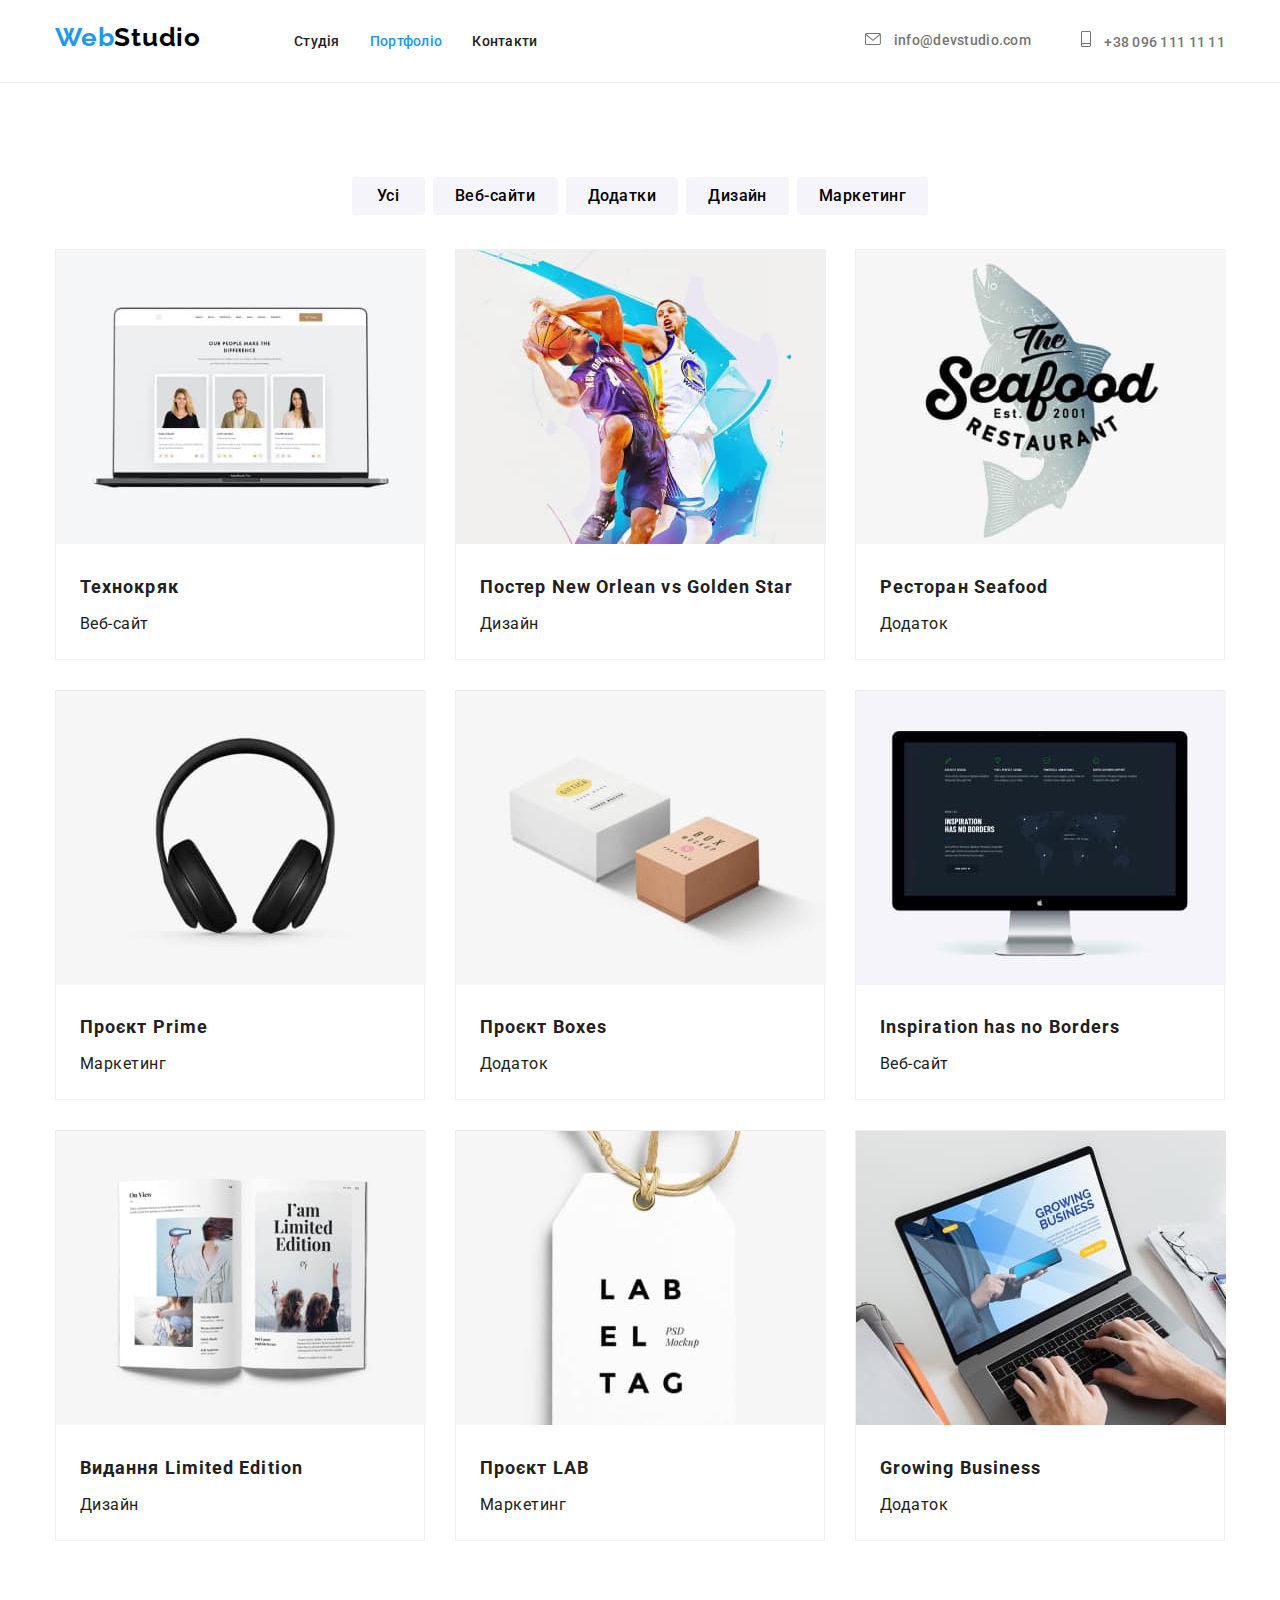
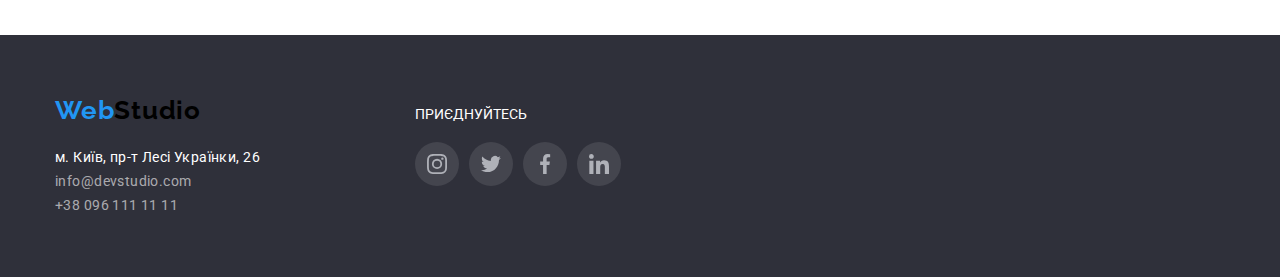
==== portfolio.html @ 7c144731 "Перекидка файлів" ====
<!DOCTYPE html>
<html lang="en">
  <head>
    <meta charset="UTF-8" />
    <meta http-equiv="X-UA-Compatible" content="IE=edge" />
    <meta name="viewport" content="width=device-width, initial-scale=1.0" />
    <title>Document</title>
    <link
      rel="stylesheet"
      href="https://cdnjs.cloudflare.com/ajax/libs/modern-normalize/1.0.0/modern-normalize.min.css"
    />
    <link rel="preconnect" href="https://fonts.googleapis.com" />
    <link rel="preconnect" href="https://fonts.gstatic.com" crossorigin />
    <link
      href="https://fonts.googleapis.com/css2?family=Raleway:wght@700&family=Roboto:wght@400;500;700;900&display=swap"
      rel="stylesheet"
    />
    <link
      rel="stylesheet"
      href="https://cdnjs.cloudflare.com/ajax/libs/modern-normalize/1.1.0/modern-normalize.min.css"
    />
    <link rel="stylesheet" href="./css/styles.css" />
  </head>
  <body>
    <header class="header-title">
      <div class="main-nav container">
        <!--Navigation-->
        <nav class="nav-logo">
          <a href="/" class="logo"
            >Web<span class="logo-studio">Studio</span></a
          >
          <ul class="nav-up list">
            <li class="item">
              <a href="./index.html" class="nav-stydio link">Студія</a>
            </li>
            <li class="item">
              <a href="./portfolio.html" class="nav-portfolio link current"
                >Портфоліо</a
              >
            </li>
            <li class="item">
              <a href="" class="nav-contact link">Контакти</a>
            </li>
          </ul>
        </nav>
        <!--Contact-->
        <ul class="nav-contact list">
          <li class="nav-icon">
            <a href="emailto:info@devstudio.com" class="email link">
              <svg class="icon-envelope" width="16" height="12">
                <use href="./images/icons.svg#icon-envelope"></use>
              </svg>
              info@devstudio.com
            </a>
          </li>
          <li class="nav-icon">
            <a href="tel:380961111111" class="tel link">
              <svg class="icon-smartphone" width="10" height="16">
                <use href="images/icons.svg#icon-smartphone"></use>
              </svg>
              +38 096 111 11 11</a
            >
          </li>
        </ul>
      </div>
    </header>
    <main>
      <!--Portfolio-->
      <section class="section">
        <div class="container">
          <!-- <h1>Портфоліо</h1> -->
          <ul class="buttons list">
            <li class="item-button">
              <button type="button" class="button button-one">Усі</button>
            </li>
            <li class="item-button">
              <button type="button" class="button button-two">Веб-сайти</button>
            </li>
            <li class="item-button">
              <button type="button" class="button button-three">Додатки</button>
            </li>
            <li class="item-button">
              <button type="button" class="button button-four">Дизайн</button>
            </li>
            <li class="item-button">
              <button type="button" class="button button-five">
                Маркетинг
              </button>
            </li>
          </ul>
          <ul class="list container-portfolio">
            <li class="picture">
              <img
                class="picture-pic"
                src="./images/portfolio/img-6-2.jpg"
                alt="Ноутбук"
                width="370"
              />
              <h2 class="title-portfolio">Технокряк</h2>
              <p class="text-portfolio">Веб-сайт</p>
            </li>
            <li class="picture">
              <img
                class="picture-pic"
                src="./images/portfolio/img-7-2.jpg"
                alt="Баскетболісти"
                width="370"
              />
              <h2 class="title-portfolio">Постер New Orlean vs Golden Star</h2>
              <p class="text-portfolio">Дизайн</p>
            </li>
            <li class="picture">
              <img
                class="picture-pic"
                src="./images/portfolio/img-8-2.jpg"
                alt="Логотип"
                width="370"
              />
              <h2 class="title-portfolio">Ресторан Seafood</h2>
              <p class="text-portfolio">Додаток</p>
            </li>
            <li class="picture">
              <img
                class="picture-pic"
                src="./images/portfolio/img-9-2.jpg"
                alt="Наушники"
                width="370"
              />
              <h2 class="title-portfolio">Проєкт Prime</h2>
              <p class="text-portfolio">Маркетинг</p>
            </li>
            <li class="picture">
              <img
                class="picture-pic"
                src="./images/portfolio/img-10-2.jpg"
                alt="Коробки"
                width="370"
              />
              <h2 class="title-portfolio">Проєкт Boxes</h2>
              <p class="text-portfolio">Додаток</p>
            </li>
            <li class="picture">
              <img
                class="picture-pic"
                src="./images/portfolio/img-11-2.jpg"
                alt="Монітор"
                width="370"
              />
              <h2 class="title-portfolio">Inspiration has no Borders</h2>
              <p class="text-portfolio">Веб-сайт</p>
            </li>
            <li class="picture">
              <img
                class="picture-pic"
                src="./images/portfolio/img-12-2.jpg"
                alt="Книга"
                width="370"
              />
              <h2 class="title-portfolio">Видання Limited Edition</h2>
              <p class="text-portfolio">Дизайн</p>
            </li>
            <li class="picture">
              <img
                class="picture-pic"
                src="./images/portfolio/img-13-2.jpg"
                alt="Рекламна бірка"
                width="370"
              />
              <h2 class="title-portfolio">Проєкт LAB</h2>
              <p class="text-portfolio">Маркетинг</p>
            </li>
            <li class="picture">
              <img
                class="picture-pic"
                src="./images/portfolio/img-14-2.jpg"
                alt="Друк на клавіатурі"
                width="370"
              />
              <h2 class="title-portfolio">Growing Business</h2>
              <p class="text-portfolio">Додаток</p>
            </li>
          </ul>
        </div>
      </section>
    </main>
    <footer class="footer">
      <div class="container socials">
        <div class="div-adress">
          <a href="" class="logo-footer link icon"
            >Web<span class="logo-studio">Studio</span></a
          >
          <address class="nav-down">
            <p class="street-name">м. Київ, пр-т Лесі Українки, 26</p>
            <ul class="number-mail list">
              <li>
                <a class="link" href="emailto:info@devstudio.com"
                  >info@devstudio.com</a
                >
              </li>
              <li>
                <a class="link" href="tel:380961111111">+38 096 111 11 11</a>
              </li>
            </ul>
          </address>
        </div>
        <div class="div-social">
          <p class="social-footer">Приєднуйтесь</p>
          <ul class="social-ul social-ul-footer">
            <li>
              <a class="social-link social-link-footer" href="">
                <svg class="social-icon">
                  <use href="./images/icons.svg#icon-instagram"></use>
                </svg>
              </a>
            </li>
            <li>
              <a class="social-link social-link-footer" href="">
                <svg class="social-icon">
                  <use href="./images/icons.svg#icon-twitter"></use>
                </svg>
              </a>
            </li>
            <li>
              <a class="social-link social-link-footer" href="">
                <svg class="social-icon">
                  <use href="./images/icons.svg#icon-facebook"></use>
                </svg>
              </a>
            </li>
            <li>
              <a class="social-link social-link-footer" href="">
                <svg class="social-icon">
                  <use href="./images/icons.svg#icon-linkedin"></use>
                </svg>
              </a>
            </li>
          </ul>
        </div>
      </div>
    </footer>
  </body>
</html>
---- css/styles.css ----
/* Головний колір #F5F5F5 */
/* Колір фону хедера #ffffff */
/* Колір фону футера #2F303A */
/* Основний колір тексту #212121 */
/* Вторинникй колір тексту #757575 */
/* Колір акцент #2196F3 */

:root {
  --backgroud-color: #f5f5f5;
  --header-bg-color: #ffffff;
  --footer-bg-color: #2f303a;
  --primary-text-color: #212121;
  --secondary-text-color: #757575;
  --color-accent: #2196f3;
  --logo: #000000;
  --color-border-bottom-header: #ececec;
  --color-section: #f5f4fa;
  --header-title-border-bottom: #ececec;
  --border-portfolio-cards: #eeeeee;
  --color-social-link: #afb1b8;
  --background-color-socials-footer: rgba(255, 255, 255, 0.1);
}

body {
  background-color: var(--header-bg-color);
  color: var(--primary-text-color);
  font-family: Roboto, sans-serif;
}

/* Скидання відступів */
h1,
h2,
h3,
h4,
h5,
h6,
ul,
p {
  margin: 0;
  padding: 0;
}

.container {
  width: 1200px;
  padding-left: 15px;
  padding-right: 15px;
  margin-left: auto;
  margin-right: auto;
}

.header-title {
  border-bottom: 1px solid var(--header-title-border-bottom);
}

/* main nav */
.main-nav {
  display: flex;
}

.nav-logo,
.nav-up {
  display: flex;
  align-items: baseline;
}

.nav-up li {
  margin-top: 32px;
  margin-bottom: 32px;
}

/* відступ  навігації хедер */
.nav-up .item + .item {
  margin-left: 50px;
}

.nav-contact {
  display: flex;
  margin-left: auto;
  justify-content: center;
  align-items: center;
  color: var(--secondary-text-color);
}

.nav-icon:hover,
.nav-icon:focus {
  color: var(--color-accent);

  text-shadow: 0px 4px 4px rgba(0, 0, 0, 0.25);
}
.icon-envelope:hover,
.icon-envelope:focus,
.icon-smartphone:hover,
.icon-smartphone:focus {
  fill: currentColor;
}

.email .icon-envelope:hover,
.email .icon-envelope:focus {
  fill: var(--color-accent);
}
/* відступ посилань хедер */
.nav-contact li:not(:first-child) {
  margin-left: 50px;
}

/* logo */
.logo {
  display: flex;
  margin-right: 93px;
  align-items: center;

  font-family: Raleway, sans-serif;
  font-weight: 700;
  font-size: 26px;
  line-height: 1.19;
  letter-spacing: 0.03em;
  text-decoration: none;
  color: var(--color-accent);
}

/* секція падинги */
.section {
  padding-top: 94px;
  padding-bottom: 94px;
}

.list-section {
  display: flex;
}

/* logo "Studio" olor */
.logo-studio {
  color: var(--logo);
}

.hero {
  height: 600px;
  margin-left: auto;
  margin-right: auto;

  text-transform: uppercase;
  text-align: center;

  background-color: var(--footer-bg-color);
  background-image: linear-gradient(
      to right,
      rgba(47, 48, 58, 0.4),
      rgba(47, 48, 58, 0.4)
    ),
    url("../images/hero/img-hero.jpg");
  background-position: center;
}

/* Hero title */
.hero-title {
  margin-top: 106px;
  margin-left: auto;
  margin-right: auto;
  max-width: 696px;
  font-weight: 900;
  font-size: 44px;
  line-height: 1.36;
  letter-spacing: 0.06em;
  color: var(--header-bg-color);
}

/* Studio */
.button-studio {
  padding: 10px 32px;
  margin-top: 30px;
  min-width: 216px;

  font-weight: 700;
  font-size: 16px;
  line-height: 1.88;
  letter-spacing: 0.06em;

  text-align: center;
  border-radius: 4px;
  border-width: 0;
  box-shadow: 0px 4px 4px rgba(0, 0, 0, 0.15);
  color: var(--header-bg-color);

  cursor: pointer;
}

.list-section {
  display: flex;
}

.list-section .item + .item {
  margin-left: 50px;
}

.list-section > li {
  width: 270px;
}

.container .item + .item {
  margin-left: 30px;
}

/* Чим займаємося */
.list-img {
  display: flex;
}

.pic {
  display: block;
}

.title {
  margin-bottom: 50px;

  font-weight: 700;
  font-size: 36px;
  line-height: 1.17;
  text-align: center;

  letter-spacing: 0.03em;
}

/* subtitle Studio page */
.subtitle {
  margin-bottom: 10px;

  font-weight: 700;
  font-size: 14px;
  line-height: 1.14;
  letter-spacing: 0.03em;
}

.subtitle-text {
  font-size: 14px;
  line-height: 1.71;
  letter-spacing: 0.03em;
  color: var(--secondary-text-color);
}

.items {
  text-align: center;
  box-shadow: 0px 1px 3px rgba(0, 0, 0, 0.12), 0px 1px 1px rgba(0, 0, 0, 0.14),
    0px 2px 1px rgba(0, 0, 0, 0.2);
  border-radius: 0px 0px 4px 4px;
  background-color: var(--header-bg-color);
}

.items-picture {
  margin-bottom: 30px;
}
/* Subject Наші переваги */
.subject {
  margin-bottom: 10px;

  font-weight: 500;
  font-size: 16px;
  line-height: 1.88;
  letter-spacing: 0.03em;

  color: var(--primary-text-color);
}

/* subject item */
.subject-item {
  margin-bottom: 16px;

  font-size: 16px;
  line-height: 1.19;
  letter-spacing: 0.03em;

  color: var(--secondary-text-color);
}

/* size text header nav */
.nav-stydio,
.nav-portfolio,
.nav-contact,
.tel {
  font-style: normal;
  font-weight: 500;
  font-size: 14px;
  line-height: 1.14;
  letter-spacing: 0.02em;
  text-decoration: none;
  text-align: center;
  color: var(--primary-text-color);
}

.box-one {
  padding-top: 0;
}

.box-second {
  background-color: var(--color-section);
}

/* current page Portfolio */
.nav-up .current {
  color: var(--color-accent);
}

/* current page Studio */
.nav-up .current {
  color: var(--color-accent);
}

/* tel nav header */

.icon-envelope,
.icon-smartphone {
  fill: var(--secondary-text-color);
  margin-right: 10px;
}

/* Після героя іконки через svg 4 шт */
.item-icon {
  display: block;
  height: 120px;
  padding: 25px 100px;
  margin-bottom: 30px;

  border-radius: 4px;
  background-color: var(--color-section);
}

.icons {
  width: 70px;
  height: 70px;
}
/*  */

.email,
.tel {
  text-decoration: none;
  color: var(--secondary-text-color);
}

/* Наша команда */
.our-team {
  display: flex;
  min-width: 270px;

  color: var(--header-bg-color);
  background-color: var(--color-section);
}

.our-team .items + .items {
  margin-left: 30px;
}

/* Cоціальні мережі посилання svg Наша команда*/
.social-ul {
  display: flex;
  margin-right: 32px;
  margin-bottom: 30px;
  margin-left: 32px;
  list-style-type: none;
}

.social-link {
  display: flex;
  align-items: center;
  justify-content: center;

  width: 44px;
  height: 44px;
  color: var(--color-social-link);
  border-radius: 50%;
}

.social-ul a:hover,
.social-ul a:focus {
  background-color: var(--color-accent);
  color: var(--header-bg-color);
}

.social-ul li:not(:first-child) {
  margin-left: 10px;
}

.social-icon {
  width: 20px;
  height: 20px;
  fill: currentColor;
}

/* Наші партнери svg параметри*/
.clients-ul {
  display: flex;
  list-style-type: none;
}
.clients-ul li:not(:first-child) {
  margin-left: 30px;
}

.clients-link {
  display: flex;
  justify-content: center;
  align-items: center;
  width: 170px;
  height: 92px;
  color: var(--color-social-link);
  border: 1px solid var(--color-social-link);
  border-radius: 10px;
}

.clients-svg {
  fill: grey;
}

.clients-link:hover,
.clients-link:focus {
  color: var(--color-accent);
  border-color: var(--color-accent);
}

.clients-svg {
  fill: currentColor;
}

/* Фокус і ховер посилань */
.nav-down > p:hover,
.nav-down > p:focus,
.list .link:hover,
.list .link:focus,
.link:hover,
.link:focus {
  color: var(--color-accent);
}

.buttons .item-button + .item-button {
  margin-left: 8px;
}

/* параматри кнопок */
.item-button > .button {
  padding: 6px 22px;
  border-radius: 4px;
  border-width: 0;

  background-color: var(--color-section);
}

.buttons {
  display: flex;
  margin-bottom: 34px;
  justify-content: center;
}

.button {
  font-family: inherit;
  font-weight: 500;
  font-size: 16px;
  line-height: 1.62;
  letter-spacing: 0.03em;

  cursor: pointer;
}

/* Блок в портфоліо */
/* Portfolio */
.container-portfolio {
  display: flex;
  flex-wrap: wrap;
}

.container-portfolio > .picture {
  width: 370px;
  margin-right: 30px;
  margin-bottom: 30px;
  border: 1px solid var(--border-portfolio-cards);
}

.picture:nth-child(3n) {
  margin-right: 0;
}
.picture:nth-last-of-type(-n + 3) {
  margin-bottom: 0;
}

.picture-pic {
  margin-bottom: 20px;
}

.container-portfolio .picture:hover,
.container-portfolio .picture:focus {
  border-radius: 4px;
  box-shadow: 0px 4px 2px rgba(0, 0, 0, 0.25);
}

/* buttons */
.button-studio,
.button:hover,
.button:focus {
  border: 2px;
  box-shadow: 0px 2px rgba(0, 0, 0, 0.12), 0px 1px rgba(0, 0, 0, 0.08),
    0px 3px rgba(0, 0, 0, 0.1);
  color: var(--header-bg-color);
  background-color: var(--color-accent);
}

/* Кнопки розміри */
.button-one {
  min-width: 73px;
}

.button-two {
  min-width: 125px;
}

.button-three {
  min-width: 112px;
}

.button-four {
  min-width: 103px;
}

.button-five {
  min-width: 130px;
}

.list {
  list-style: none;
}

.title-portfolio {
  padding-left: 24px;
  padding-right: 24px;
  padding-bottom: 4px;

  font-size: 18px;
  line-height: 2;
  letter-spacing: 0.06em;
}

.text-portfolio {
  padding-left: 24px;
  padding-right: 24px;
  padding-bottom: 20px;

  font-size: 16px;
  line-height: 1.88;
  letter-spacing: 0.03em;
}
/* Footer */
.footer {
  background-color: var(--footer-bg-color);
}

.div-adress {
  padding-right: 0;
  width: 290px;
}

.logo-footer {
  font-family: Raleway, sans-serif;
  font-weight: 700;
  font-size: 26px;
  line-height: 1.19;
  letter-spacing: 0.03em;
  text-decoration: none;
  color: var(--color-accent);
}

.socials {
  display: flex;
  align-items: baseline;
  padding-bottom: 60px;
}

.icon {
  display: inline-block;
  padding-top: 60px;
}

.nav-down {
  margin-top: 20px;

  font-style: normal;
  font-weight: 400;
  font-size: 14px;
  line-height: 1.71;
  letter-spacing: 0.03em;
}

.street-name {
  color: var(--header-bg-color);
}

.numder-mail {
  color: var(--color-accent);
}

.number-mail .link {
  text-decoration: none;
  color: rgba(255, 255, 255, 0.6);
}
/* Приєднатися */
.div-social {
  margin-left: 70px;
}

.social-footer {
  text-transform: uppercase;
  font-size: 14px;
  color: var(--header-bg-color);
}

.social-link-footer {
  background-color: var(--background-color-socials-footer);
}
/*  */
.social-ul-footer {
  margin: 0;
  margin-top: 20px;
}
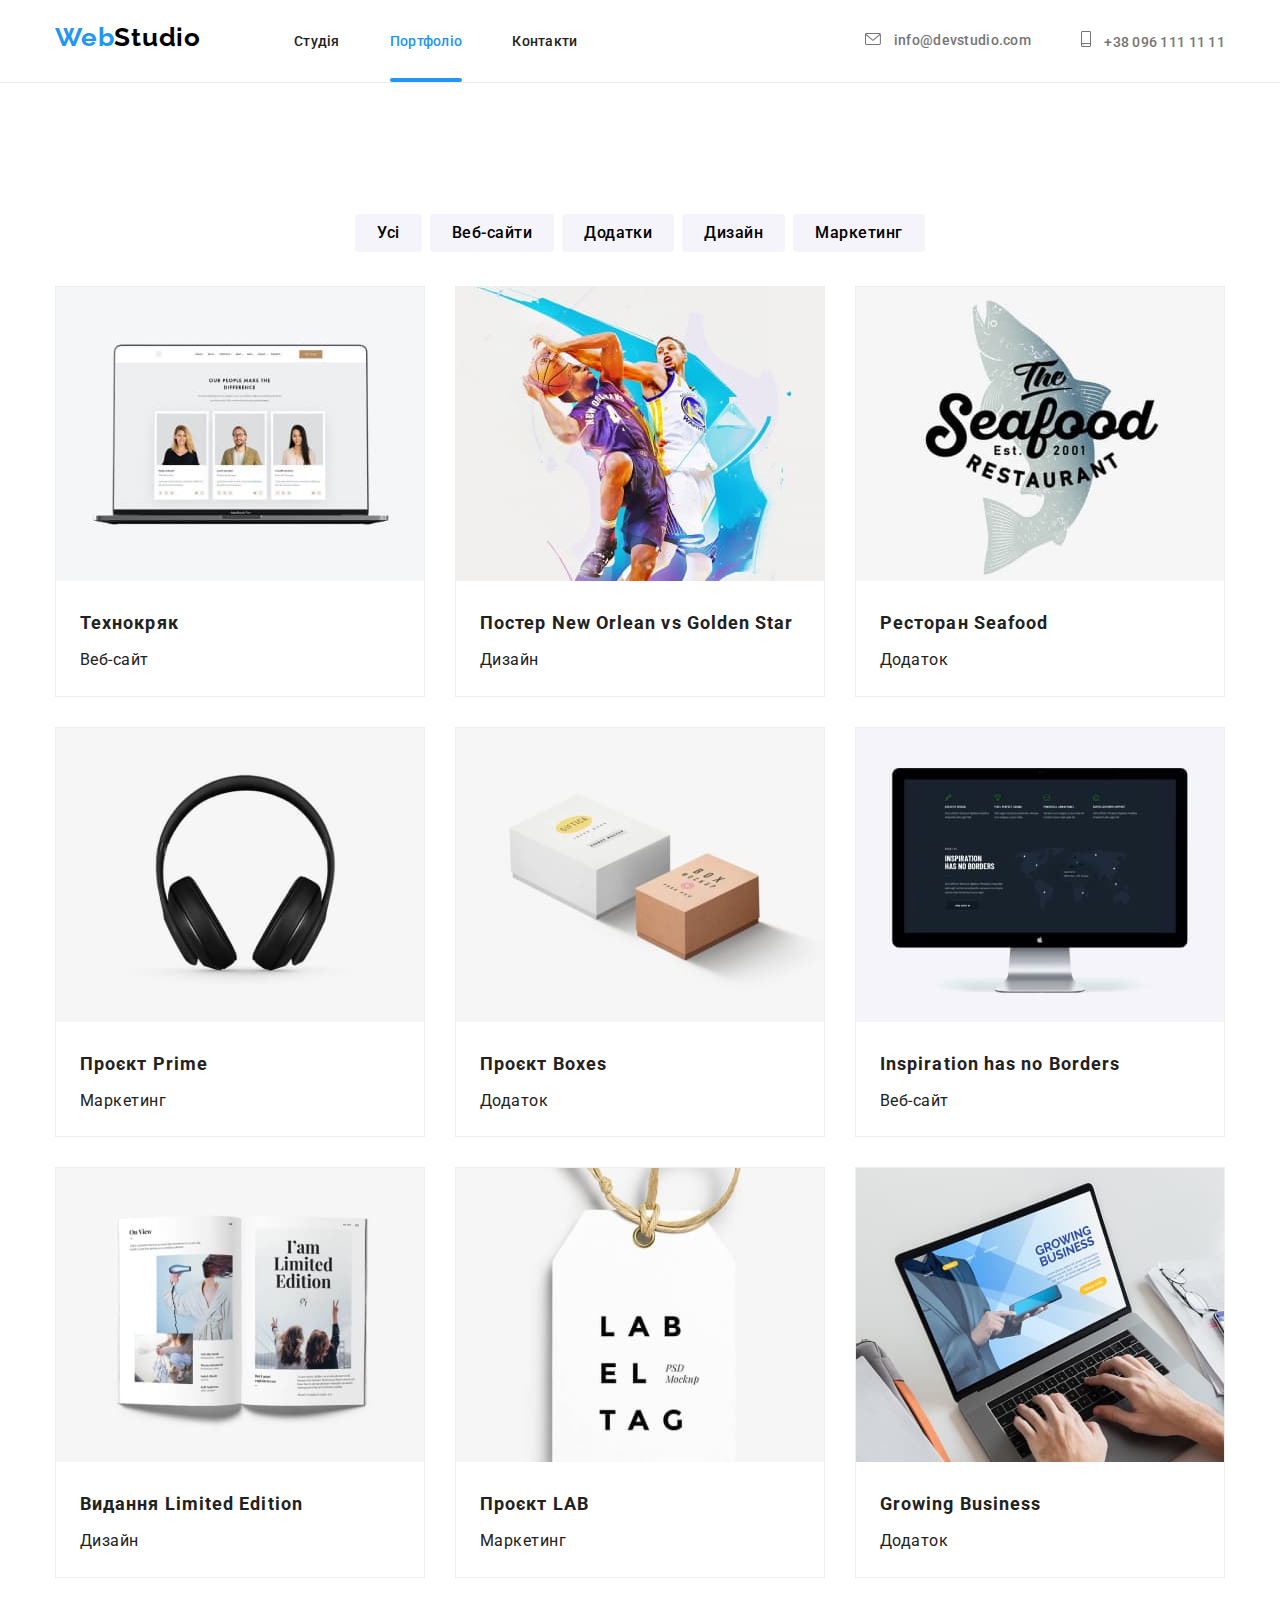
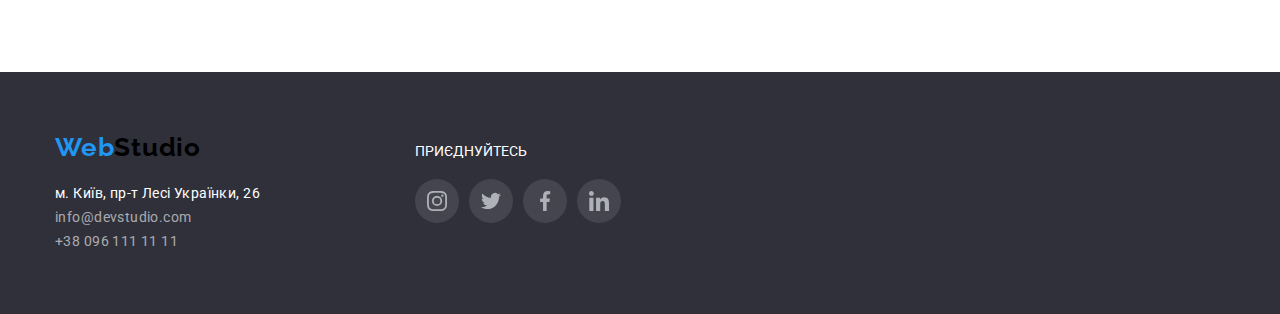
==== commit 283dcf47: "Виконане завдання 5" ====
--- a/portfolio.html
+++ b/portfolio.html
@@ -68,114 +68,183 @@
       <!--Portfolio-->
       <section class="section">
         <div class="container">
-          <!-- <h1>Портфоліо</h1> -->
+          <h1 class="title-hidden">Портфоліо</h1>
           <ul class="buttons list">
             <li class="item-button">
-              <button type="button" class="button button-one">Усі</button>
-            </li>
-            <li class="item-button">
-              <button type="button" class="button button-two">Веб-сайти</button>
-            </li>
-            <li class="item-button">
-              <button type="button" class="button button-three">Додатки</button>
-            </li>
-            <li class="item-button">
-              <button type="button" class="button button-four">Дизайн</button>
-            </li>
-            <li class="item-button">
-              <button type="button" class="button button-five">
+              <button type="button" class="button">Усі</button>
+            </li>
+            <li class="item-button">
+              <button type="button" class="button">
+                Веб-сайти
+              </button>
+            </li>
+            <li class="item-button">
+              <button type="button" class="button">
+                Додатки
+              </button>
+            </li>
+            <li class="item-button">
+              <button type="button" class="button">
+                Дизайн
+              </button>
+            </li>
+            <li class="item-button">
+              <button type="button" class="button">
                 Маркетинг
               </button>
             </li>
           </ul>
           <ul class="list container-portfolio">
             <li class="picture">
-              <img
-                class="picture-pic"
-                src="./images/portfolio/img-6-2.jpg"
-                alt="Ноутбук"
-                width="370"
-              />
+              <div class="picture-thumb">
+                <img
+                  class="picture-pic"
+                  src="./images/portfolio/img-6-2.jpg"
+                  alt="Ноутбук"
+                  width="370"
+                />
+                <p class="picture-text">
+                  Ресурс пропонує комплексні пропозиції з різним рівнем
+                  функціоналу та сервісів. Все це дозволить відвідувачу отримати
+                  вичерпні відомості про компанію чи приватну особу.
+                </p>
+              </div>
               <h2 class="title-portfolio">Технокряк</h2>
               <p class="text-portfolio">Веб-сайт</p>
             </li>
             <li class="picture">
-              <img
-                class="picture-pic"
-                src="./images/portfolio/img-7-2.jpg"
-                alt="Баскетболісти"
-                width="370"
-              />
+              <div class="picture-thumb">
+                <img
+                  class="picture-pic"
+                  src="./images/portfolio/img-7-2.jpg"
+                  alt="Баскетболісти"
+                  width="370"
+                />
+                <p class="picture-text">
+                  Ресурс пропонує комплексні пропозиції з різним рівнем
+                  функціоналу та сервісів. Все це дозволить відвідувачу отримати
+                  вичерпні відомості про компанію чи приватну особу.
+                </p>
+              </div>
               <h2 class="title-portfolio">Постер New Orlean vs Golden Star</h2>
               <p class="text-portfolio">Дизайн</p>
             </li>
             <li class="picture">
-              <img
-                class="picture-pic"
-                src="./images/portfolio/img-8-2.jpg"
-                alt="Логотип"
-                width="370"
-              />
+              <div class="picture-thumb">
+                <img
+                  class="picture-pic"
+                  src="./images/portfolio/img-8-2.jpg"
+                  alt="Логотип"
+                  width="370"
+                />
+                <p class="picture-text">
+                  Ресурс пропонує комплексні пропозиції з різним рівнем
+                  функціоналу та сервісів. Все це дозволить відвідувачу отримати
+                  вичерпні відомості про компанію чи приватну особу.
+                </p>
+              </div>
               <h2 class="title-portfolio">Ресторан Seafood</h2>
               <p class="text-portfolio">Додаток</p>
             </li>
             <li class="picture">
-              <img
-                class="picture-pic"
-                src="./images/portfolio/img-9-2.jpg"
-                alt="Наушники"
-                width="370"
-              />
+              <div class="picture-thumb">
+                <img
+                  class="picture-pic"
+                  src="./images/portfolio/img-9-2.jpg"
+                  alt="Наушники"
+                  width="370"
+                />
+                <p class="picture-text">
+                  Ресурс пропонує комплексні пропозиції з різним рівнем
+                  функціоналу та сервісів. Все це дозволить відвідувачу отримати
+                  вичерпні відомості про компанію чи приватну особу.
+                </p>
+              </div>
               <h2 class="title-portfolio">Проєкт Prime</h2>
               <p class="text-portfolio">Маркетинг</p>
             </li>
             <li class="picture">
-              <img
-                class="picture-pic"
-                src="./images/portfolio/img-10-2.jpg"
-                alt="Коробки"
-                width="370"
-              />
+              <div class="picture-thumb">
+                <img
+                  class="picture-pic"
+                  src="./images/portfolio/img-10-2.jpg"
+                  alt="Коробки"
+                  width="370"
+                />
+                <p class="picture-text">
+                  Ресурс пропонує комплексні пропозиції з різним рівнем
+                  функціоналу та сервісів. Все це дозволить відвідувачу отримати
+                  вичерпні відомості про компанію чи приватну особу.
+                </p>
+              </div>
               <h2 class="title-portfolio">Проєкт Boxes</h2>
               <p class="text-portfolio">Додаток</p>
             </li>
             <li class="picture">
-              <img
-                class="picture-pic"
-                src="./images/portfolio/img-11-2.jpg"
-                alt="Монітор"
-                width="370"
-              />
+              <div class="picture-thumb">
+                <img
+                  class="picture-pic"
+                  src="./images/portfolio/img-11-2.jpg"
+                  alt="Монітор"
+                  width="370"
+                />
+                <p class="picture-text">
+                  Ресурс пропонує комплексні пропозиції з різним рівнем
+                  функціоналу та сервісів. Все це дозволить відвідувачу отримати
+                  вичерпні відомості про компанію чи приватну особу.
+                </p>
+              </div>
               <h2 class="title-portfolio">Inspiration has no Borders</h2>
               <p class="text-portfolio">Веб-сайт</p>
             </li>
             <li class="picture">
-              <img
-                class="picture-pic"
-                src="./images/portfolio/img-12-2.jpg"
-                alt="Книга"
-                width="370"
-              />
+              <div class="picture-thumb">
+                <img
+                  class="picture-pic"
+                  src="./images/portfolio/img-12-2.jpg"
+                  alt="Книга"
+                  width="370"
+                />
+                <p class="picture-text">
+                  Ресурс пропонує комплексні пропозиції з різним рівнем
+                  функціоналу та сервісів. Все це дозволить відвідувачу отримати
+                  вичерпні відомості про компанію чи приватну особу.
+                </p>
+              </div>
               <h2 class="title-portfolio">Видання Limited Edition</h2>
               <p class="text-portfolio">Дизайн</p>
             </li>
             <li class="picture">
-              <img
-                class="picture-pic"
-                src="./images/portfolio/img-13-2.jpg"
-                alt="Рекламна бірка"
-                width="370"
-              />
+              <div class="picture-thumb">
+                <img
+                  class="picture-pic"
+                  src="./images/portfolio/img-13-2.jpg"
+                  alt="Рекламна бірка"
+                  width="370"
+                />
+                <p class="picture-text">
+                  Ресурс пропонує комплексні пропозиції з різним рівнем
+                  функціоналу та сервісів. Все це дозволить відвідувачу отримати
+                  вичерпні відомості про компанію чи приватну особу.
+                </p>
+              </div>
               <h2 class="title-portfolio">Проєкт LAB</h2>
               <p class="text-portfolio">Маркетинг</p>
             </li>
             <li class="picture">
-              <img
-                class="picture-pic"
-                src="./images/portfolio/img-14-2.jpg"
-                alt="Друк на клавіатурі"
-                width="370"
-              />
+              <div class="picture-thumb">
+                <img
+                  class="picture-pic"
+                  src="./images/portfolio/img-14-2.jpg"
+                  alt="Друк на клавіатурі"
+                  width="370"
+                />
+                <p class="picture-text">
+                  Ресурс пропонує комплексні пропозиції з різним рівнем
+                  функціоналу та сервісів. Все це дозволить відвідувачу отримати
+                  вичерпні відомості про компанію чи приватну особу.
+                </p>
+              </div>
               <h2 class="title-portfolio">Growing Business</h2>
               <p class="text-portfolio">Додаток</p>
             </li>
--- a/css/styles.css
+++ b/css/styles.css
@@ -19,6 +19,11 @@
   --border-portfolio-cards: #eeeeee;
   --color-social-link: #afb1b8;
   --background-color-socials-footer: rgba(255, 255, 255, 0.1);
+  --background-color-section-box-one-li: rgba(47, 48, 58, 0.8);
+  --background-color-portfolio-picture: rgba(33, 150, 243, 0.9);
+  --bacground-color-backdrop: rgba(0, 0, 0, 0.2);
+  --border-button-color-modal: rgba(0, 0, 0, 0.1);
+  --transition-timing-function-all-hover-focus: cubic-bezier(0.4, 0, 0.2, 1);
 }
 
 body {
@@ -41,7 +46,7 @@
 }
 
 .container {
-  width: 1200px;
+  max-width: 1200px;
   padding-left: 15px;
   padding-right: 15px;
   margin-left: auto;
@@ -64,8 +69,8 @@
 }
 
 .nav-up li {
-  margin-top: 32px;
-  margin-bottom: 32px;
+  padding-top: 32px;
+  padding-bottom: 32px;
 }
 
 /* відступ  навігації хедер */
@@ -81,12 +86,22 @@
   color: var(--secondary-text-color);
 }
 
+.nav-icon {
+  transition: color 250ms var(--transition-timing-function-all-hover-focus),
+    text-shadow 250ms var(--transition-timing-function-all-hover-focus);
+}
+
 .nav-icon:hover,
 .nav-icon:focus {
   color: var(--color-accent);
-
   text-shadow: 0px 4px 4px rgba(0, 0, 0, 0.25);
 }
+
+.icon-envelope,
+.icon-smartphone {
+  transition: fill 250ms var(--transition-timing-function-all-hover-focus);
+}
+
 .icon-envelope:hover,
 .icon-envelope:focus,
 .icon-smartphone:hover,
@@ -94,10 +109,6 @@
   fill: currentColor;
 }
 
-.email .icon-envelope:hover,
-.email .icon-envelope:focus {
-  fill: var(--color-accent);
-}
 /* відступ посилань хедер */
 .nav-contact li:not(:first-child) {
   margin-left: 50px;
@@ -128,7 +139,7 @@
   display: flex;
 }
 
-/* logo "Studio" olor */
+/* logo "Studio" color */
 .logo-studio {
   color: var(--logo);
 }
@@ -156,7 +167,9 @@
   margin-top: 106px;
   margin-left: auto;
   margin-right: auto;
+
   max-width: 696px;
+
   font-weight: 900;
   font-size: 44px;
   line-height: 1.36;
@@ -168,14 +181,19 @@
 .button-studio {
   padding: 10px 32px;
   margin-top: 30px;
+
   min-width: 216px;
+
+  transition: box-shadow 250ms var(--transition-timing-function-all-hover-focus),
+    color 250ms var(--transition-timing-function-all-hover-focus),
+    background-color 250ms var(--transition-timing-function-all-hover-focus);
 
   font-weight: 700;
   font-size: 16px;
   line-height: 1.88;
   letter-spacing: 0.06em;
-
   text-align: center;
+
   border-radius: 4px;
   border-width: 0;
   box-shadow: 0px 4px 4px rgba(0, 0, 0, 0.15);
@@ -183,6 +201,10 @@
 
   cursor: pointer;
 }
+/* Title hidden */
+.title-hidden {
+  visibility: hidden;
+}
 
 .list-section {
   display: flex;
@@ -192,21 +214,48 @@
   margin-left: 50px;
 }
 
-.list-section > li {
-  width: 270px;
-}
-
-.container .item + .item {
+.list-img li:not(:first-child) {
   margin-left: 30px;
 }
 
 /* Чим займаємося */
+.item-relative img {
+  display: block;
+}
+
 .list-img {
   display: flex;
 }
 
-.pic {
-  display: block;
+.item-relative {
+  position: relative;
+  transition: box-shadow 250ms var(--transition-timing-function-all-hover-focus);
+}
+
+.item-relative:hover,
+.item-relative:focus {
+  box-shadow: 0px 4px 4px rgba(0, 0, 0, 0.25);
+}
+
+.item-relative > p {
+  position: absolute;
+  left: 50%;
+  bottom: 0;
+  transform: translate(-50%, 0);
+
+  font-weight: 700;
+  font-size: 14px;
+  line-height: 1.17;
+  text-align: center;
+  text-transform: uppercase;
+
+  width: 100%;
+  height: 70px;
+  padding: 27px 0;
+
+  border-radius: 4px;
+  background-color: var(--background-color-section-box-one-li);
+  color: var(--header-bg-color);
 }
 
 .title {
@@ -294,18 +343,29 @@
   background-color: var(--color-section);
 }
 
-/* current page Portfolio */
+/* current page */
 .nav-up .current {
   color: var(--color-accent);
 }
-
-/* current page Studio */
-.nav-up .current {
-  color: var(--color-accent);
+.nav-up .item {
+  position: relative;
+}
+
+.item .current::after {
+  content: "";
+  display: inline-block;
+
+  position: absolute;
+  left: 0;
+  bottom: 0;
+  width: 100%;
+  height: 4px;
+
+  background-color: var(--color-accent);
+  border-radius: 2px;
 }
 
 /* tel nav header */
-
 .icon-envelope,
 .icon-smartphone {
   fill: var(--secondary-text-color);
@@ -366,6 +426,12 @@
   height: 44px;
   color: var(--color-social-link);
   border-radius: 50%;
+}
+
+.social-ul a {
+  transition: background-color 250ms
+      var(--transition-timing-function-all-hover-focus),
+    color 250ms var(--transition-timing-function-all-hover-focus);
 }
 
 .social-ul a:hover,
@@ -402,6 +468,8 @@
   color: var(--color-social-link);
   border: 1px solid var(--color-social-link);
   border-radius: 10px;
+
+  transition: color 250ms var(--transition-timing-function-all-hover-focus);
 }
 
 .clients-svg {
@@ -419,6 +487,10 @@
 }
 
 /* Фокус і ховер посилань */
+.link {
+  transition: color 250ms var(--transition-timing-function-all-hover-focus);
+}
+
 .nav-down > p:hover,
 .nav-down > p:focus,
 .list .link:hover,
@@ -455,6 +527,10 @@
   letter-spacing: 0.03em;
 
   cursor: pointer;
+
+  transition: box-shadow 250ms var(--transition-timing-function-all-hover-focus),
+    color 250ms var(--transition-timing-function-all-hover-focus),
+    backgroud-color 250ms var(--transition-timing-function-all-hover-focus);
 }
 
 /* Блок в портфоліо */
@@ -464,11 +540,13 @@
   flex-wrap: wrap;
 }
 
-.container-portfolio > .picture {
+.container-portfolio .picture {
   width: 370px;
   margin-right: 30px;
   margin-bottom: 30px;
   border: 1px solid var(--border-portfolio-cards);
+
+  transition: box-shadow 250ms var(--transition-timing-function-all-hover-focus);
 }
 
 .picture:nth-child(3n) {
@@ -478,8 +556,40 @@
   margin-bottom: 0;
 }
 
-.picture-pic {
+/* Позиціонування портфоліо */
+.picture-thumb {
+  position: relative;
+
   margin-bottom: 20px;
+
+  overflow: hidden;
+}
+
+.picture-text:hover,
+.picture-text:focus,
+.picture:hover .picture-text,
+.picture:focus .picture-text {
+  transform: translateY(0);
+}
+
+.picture-text {
+  position: absolute;
+  top: 0;
+  left: 0;
+
+  width: 100%;
+  height: 100%;
+
+  font-size: 18px;
+  line-height: 1.33;
+  padding: 63px 24px;
+
+  transform: translateY(100%);
+  transition: transform 250ms var(--transition-timing-function-all-hover-focus),
+    opacity 250ms var(--transition-timing-function-all-hover-focus);
+
+  color: var(--header-bg-color);
+  background-color: var(--background-color-portfolio-picture);
 }
 
 .container-portfolio .picture:hover,
@@ -499,27 +609,6 @@
   background-color: var(--color-accent);
 }
 
-/* Кнопки розміри */
-.button-one {
-  min-width: 73px;
-}
-
-.button-two {
-  min-width: 125px;
-}
-
-.button-three {
-  min-width: 112px;
-}
-
-.button-four {
-  min-width: 103px;
-}
-
-.button-five {
-  min-width: 130px;
-}
-
 .list {
   list-style: none;
 }
@@ -560,17 +649,20 @@
   line-height: 1.19;
   letter-spacing: 0.03em;
   text-decoration: none;
+
   color: var(--color-accent);
 }
 
 .socials {
   display: flex;
   align-items: baseline;
+
   padding-bottom: 60px;
 }
 
 .icon {
   display: inline-block;
+
   padding-top: 60px;
 }
 
@@ -584,6 +676,10 @@
   letter-spacing: 0.03em;
 }
 
+.nav-down p {
+  transition: color 250ms var(--transition-timing-function-all-hover-focus);
+}
+
 .street-name {
   color: var(--header-bg-color);
 }
@@ -615,3 +711,62 @@
   margin: 0;
   margin-top: 20px;
 }
+
+/* бекдроп і моделтне вікно Studio */
+.is-hidden {
+  opacity: 1;
+
+  visibility: hidden;
+
+  pointer-events: none;
+}
+
+.backdrop {
+  position: fixed;
+  top: 0;
+  left: 0;
+  width: 100%;
+  height: 100%;
+
+  background-color: var(--bacground-color-backdrop);
+}
+
+.backdrop.is-hidden .backdrop-modal {
+  transform: translate(-50%, -50%) scale(0);
+  opacity: 0;
+}
+
+.backdrop-modal {
+  position: absolute;
+  top: 50%;
+  left: 50%;
+
+  width: 528px;
+  height: 581px;
+
+  opacity: 1;
+
+  transform: translate(-50%, -50%) scale(1);
+  transition: transform 500ms var(--transition-timing-function-all-hover-focus),
+  opacity 250ms var(--transition-timing-function-all-hover-focus);
+
+  background-color: var(--header-bg-color);
+  border-radius: 4px;
+}
+
+.backdrop-button {
+  position: absolute;
+  top: 8px;
+  right: 8px;
+
+  background-color: var(--header-bg-color);
+  border-color: var(--border-button-color-modal);
+  border-radius: 30px;
+
+  cursor: pointer;
+}
+
+.backdrop-svg {
+  height: 11px;
+  width: 11px;
+}
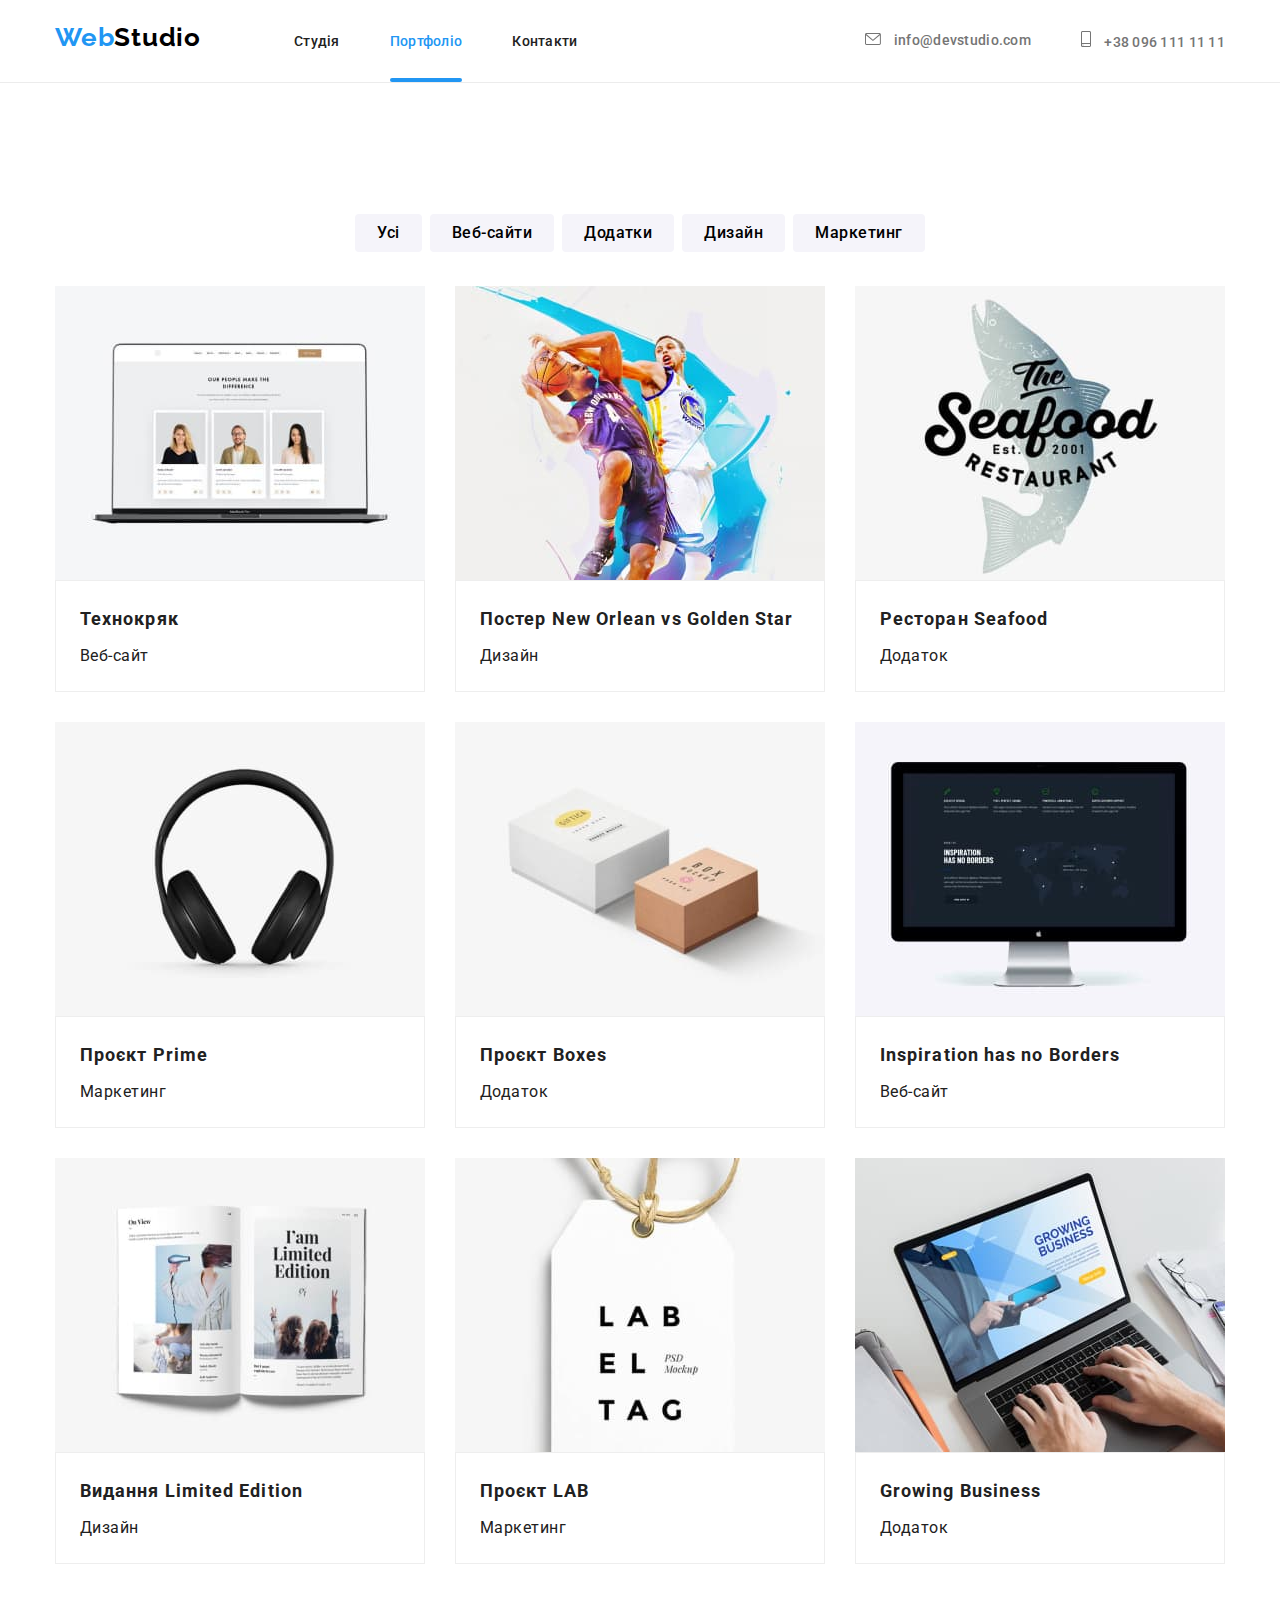
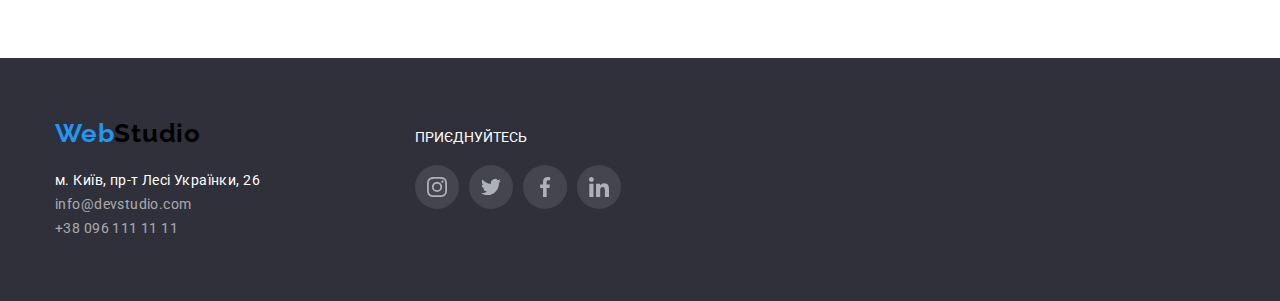
==== commit 74410bd7: "Добавлений блок для img" ====
--- a/portfolio.html
+++ b/portfolio.html
@@ -109,8 +109,10 @@
                   вичерпні відомості про компанію чи приватну особу.
                 </p>
               </div>
-              <h2 class="title-portfolio">Технокряк</h2>
-              <p class="text-portfolio">Веб-сайт</p>
+              <div class="text-div">
+                <h2 class="title-portfolio">Технокряк</h2>
+                <p class="text-portfolio">Веб-сайт</p>
+              </div>
             </li>
             <li class="picture">
               <div class="picture-thumb">
@@ -126,8 +128,10 @@
                   вичерпні відомості про компанію чи приватну особу.
                 </p>
               </div>
+              <div class="text-div">
               <h2 class="title-portfolio">Постер New Orlean vs Golden Star</h2>
               <p class="text-portfolio">Дизайн</p>
+              </div>
             </li>
             <li class="picture">
               <div class="picture-thumb">
@@ -143,8 +147,10 @@
                   вичерпні відомості про компанію чи приватну особу.
                 </p>
               </div>
-              <h2 class="title-portfolio">Ресторан Seafood</h2>
-              <p class="text-portfolio">Додаток</p>
+              <div class="text-div">
+                <h2 class="title-portfolio">Ресторан Seafood</h2>
+                <p class="text-portfolio">Додаток</p>
+              </div>
             </li>
             <li class="picture">
               <div class="picture-thumb">
@@ -160,8 +166,10 @@
                   вичерпні відомості про компанію чи приватну особу.
                 </p>
               </div>
-              <h2 class="title-portfolio">Проєкт Prime</h2>
-              <p class="text-portfolio">Маркетинг</p>
+              <div class="text-div">
+                <h2 class="title-portfolio">Проєкт Prime</h2>
+                <p class="text-portfolio">Маркетинг</p>
+              </div>
             </li>
             <li class="picture">
               <div class="picture-thumb">
@@ -177,8 +185,10 @@
                   вичерпні відомості про компанію чи приватну особу.
                 </p>
               </div>
-              <h2 class="title-portfolio">Проєкт Boxes</h2>
-              <p class="text-portfolio">Додаток</p>
+              <div class="text-div">
+                <h2 class="title-portfolio">Проєкт Boxes</h2>
+                <p class="text-portfolio">Додаток</p>
+              </div>
             </li>
             <li class="picture">
               <div class="picture-thumb">
@@ -194,8 +204,10 @@
                   вичерпні відомості про компанію чи приватну особу.
                 </p>
               </div>
-              <h2 class="title-portfolio">Inspiration has no Borders</h2>
-              <p class="text-portfolio">Веб-сайт</p>
+              <div class="text-div">
+                <h2 class="title-portfolio">Inspiration has no Borders</h2>
+                <p class="text-portfolio">Веб-сайт</p>
+              </div>
             </li>
             <li class="picture">
               <div class="picture-thumb">
@@ -211,8 +223,10 @@
                   вичерпні відомості про компанію чи приватну особу.
                 </p>
               </div>
-              <h2 class="title-portfolio">Видання Limited Edition</h2>
-              <p class="text-portfolio">Дизайн</p>
+              <div class="text-div">
+                <h2 class="title-portfolio">Видання Limited Edition</h2>
+                <p class="text-portfolio">Дизайн</p>
+              </div>
             </li>
             <li class="picture">
               <div class="picture-thumb">
@@ -228,8 +242,10 @@
                   вичерпні відомості про компанію чи приватну особу.
                 </p>
               </div>
-              <h2 class="title-portfolio">Проєкт LAB</h2>
-              <p class="text-portfolio">Маркетинг</p>
+              <div class="text-div">
+                <h2 class="title-portfolio">Проєкт LAB</h2>
+                <p class="text-portfolio">Маркетинг</p>
+              </div>
             </li>
             <li class="picture">
               <div class="picture-thumb">
@@ -245,8 +261,10 @@
                   вичерпні відомості про компанію чи приватну особу.
                 </p>
               </div>
-              <h2 class="title-portfolio">Growing Business</h2>
-              <p class="text-portfolio">Додаток</p>
+              <div class="text-div">
+                <h2 class="title-portfolio">Growing Business</h2>
+                <p class="text-portfolio">Додаток</p>
+              </div>
             </li>
           </ul>
         </div>
--- a/css/styles.css
+++ b/css/styles.css
@@ -295,6 +295,8 @@
 }
 
 .items-picture {
+  display: block;
+
   margin-bottom: 30px;
 }
 /* Subject Наші переваги */
@@ -544,7 +546,6 @@
   width: 370px;
   margin-right: 30px;
   margin-bottom: 30px;
-  border: 1px solid var(--border-portfolio-cards);
 
   transition: box-shadow 250ms var(--transition-timing-function-all-hover-focus);
 }
@@ -557,10 +558,11 @@
 }
 
 /* Позиціонування портфоліо */
+.picture-pic{
+display: block;}
+
 .picture-thumb {
   position: relative;
-
-  margin-bottom: 20px;
 
   overflow: hidden;
 }
@@ -591,6 +593,11 @@
   color: var(--header-bg-color);
   background-color: var(--background-color-portfolio-picture);
 }
+
+.text-div{
+  padding-top: 20px;
+  
+  border: 1px solid var(--border-portfolio-cards);}
 
 .container-portfolio .picture:hover,
 .container-portfolio .picture:focus {
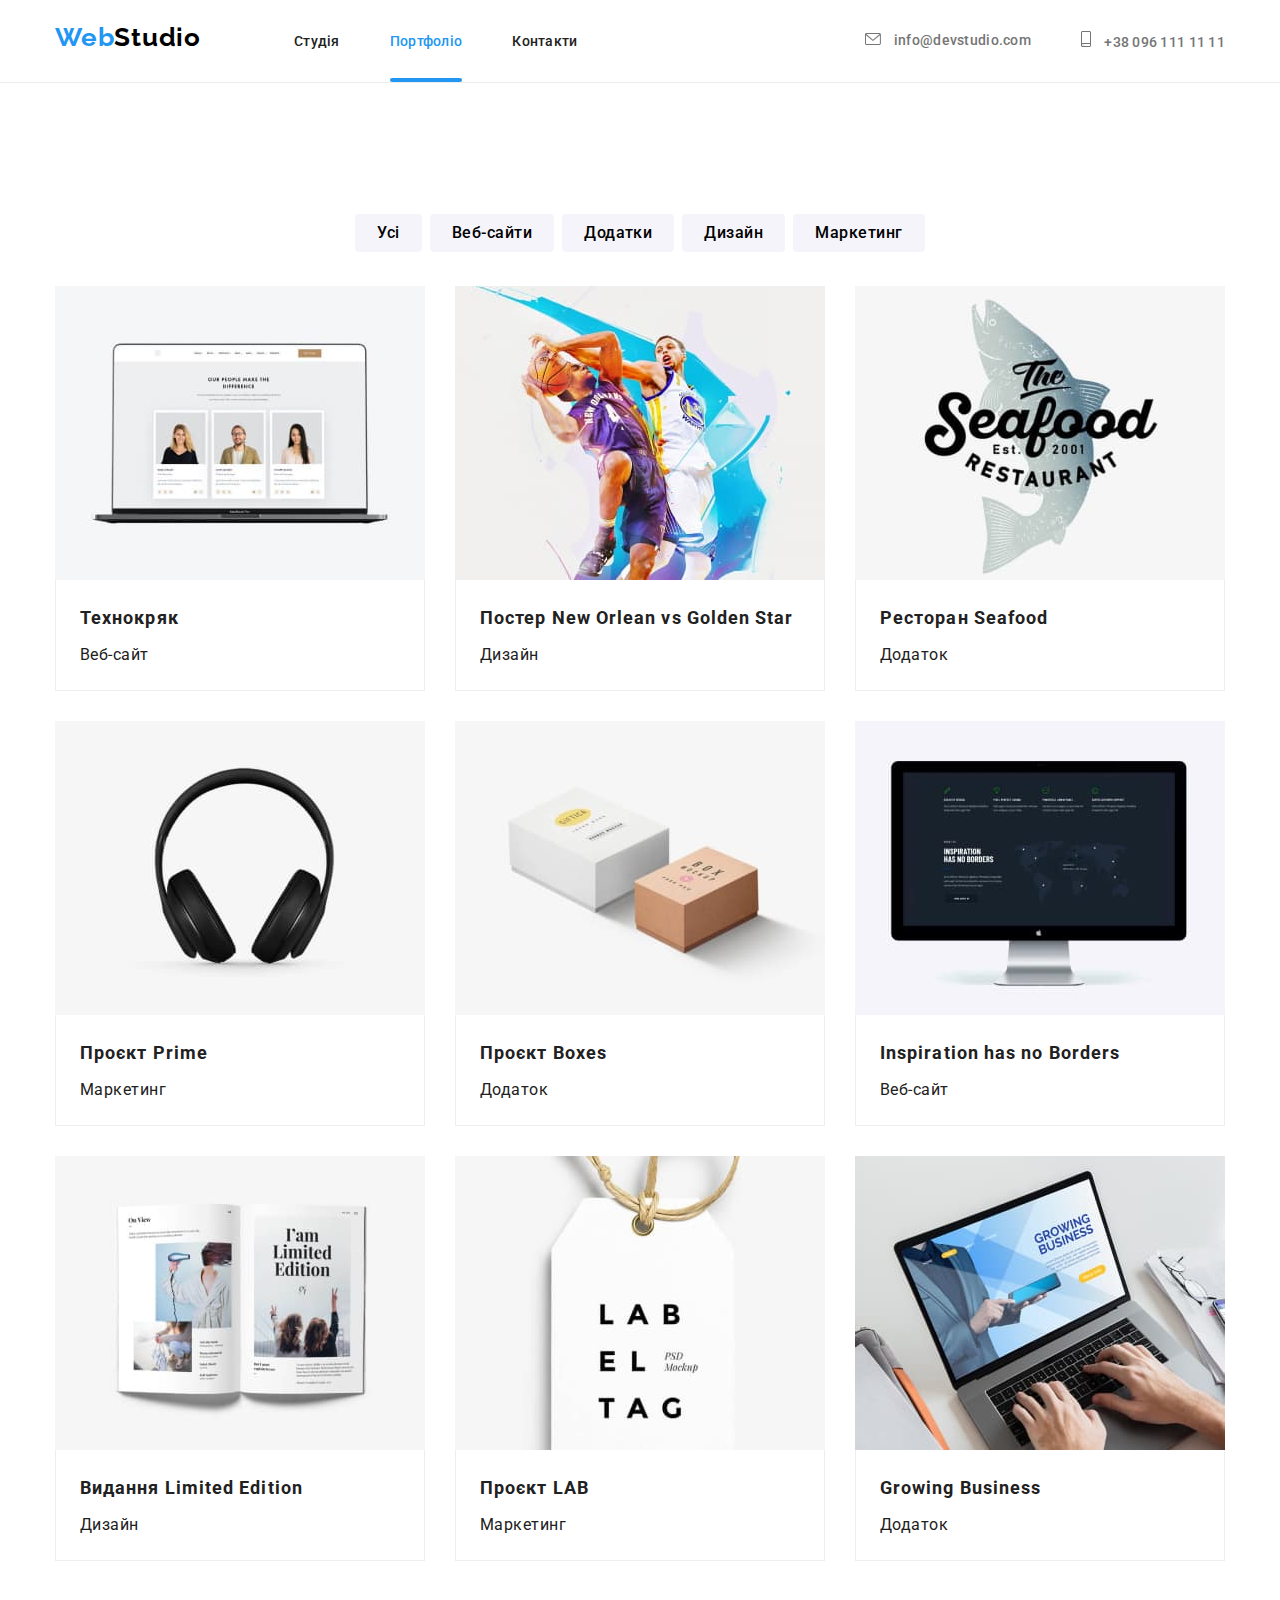
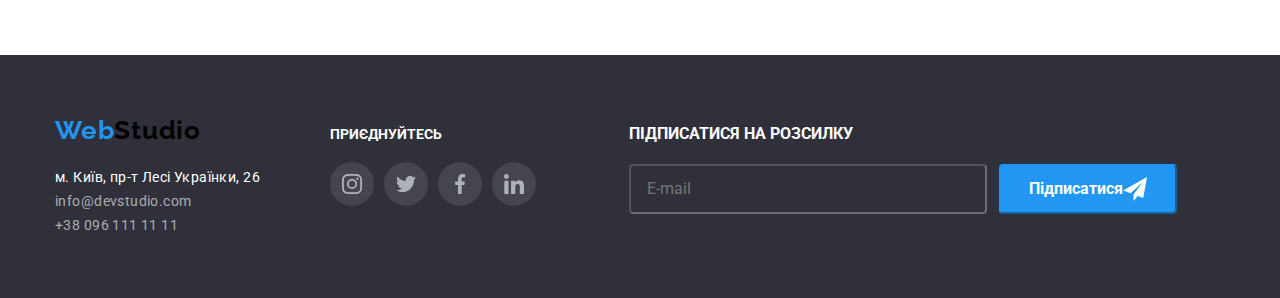
==== commit 7da63a46: "Початок завдання 6" ====
--- a/portfolio.html
+++ b/portfolio.html
@@ -323,6 +323,17 @@
             </li>
           </ul>
         </div>
+        <form class="form">
+          <div>
+            <label class="form-label" for="email">Підписатися на розсилку</label>
+            <input class="form-email" type="email" name="email" id="email" placeholder="E-mail">
+          </div>
+          <button class="form-button" type="submit" >Підписатися
+            <svg class="form-svg" width="24" height="24">
+              <use href="./images/icons.svg#icon-send"></use>
+            </svg>
+          </button>
+        </form>
       </div>
     </footer>
   </body>
--- a/css/styles.css
+++ b/css/styles.css
@@ -24,6 +24,8 @@
   --bacground-color-backdrop: rgba(0, 0, 0, 0.2);
   --border-button-color-modal: rgba(0, 0, 0, 0.1);
   --transition-timing-function-all-hover-focus: cubic-bezier(0.4, 0, 0.2, 1);
+  --box-shadow-form-button: rgba(0, 0, 0, 0.15);
+  --border-form-email: rgba(255, 255, 255, 0.3);
 }
 
 body {
@@ -558,8 +560,9 @@
 }
 
 /* Позиціонування портфоліо */
-.picture-pic{
-display: block;}
+.picture-pic {
+  display: block;
+}
 
 .picture-thumb {
   position: relative;
@@ -586,7 +589,7 @@
   line-height: 1.33;
   padding: 63px 24px;
 
-  transform: translateY(100%);
+  transform: translateY(101%);
   transition: transform 250ms var(--transition-timing-function-all-hover-focus),
     opacity 250ms var(--transition-timing-function-all-hover-focus);
 
@@ -594,10 +597,13 @@
   background-color: var(--background-color-portfolio-picture);
 }
 
-.text-div{
-  padding-top: 20px;
-  
-  border: 1px solid var(--border-portfolio-cards);}
+.text-div {
+  padding: 20px 24px;
+
+  border-left: 1px solid var(--border-portfolio-cards);
+  border-right: 1px solid var(--border-portfolio-cards);
+  border-bottom: 1px solid var(--border-portfolio-cards);
+}
 
 .container-portfolio .picture:hover,
 .container-portfolio .picture:focus {
@@ -621,8 +627,6 @@
 }
 
 .title-portfolio {
-  padding-left: 24px;
-  padding-right: 24px;
   padding-bottom: 4px;
 
   font-size: 18px;
@@ -631,10 +635,6 @@
 }
 
 .text-portfolio {
-  padding-left: 24px;
-  padding-right: 24px;
-  padding-bottom: 20px;
-
   font-size: 16px;
   line-height: 1.88;
   letter-spacing: 0.03em;
@@ -645,8 +645,7 @@
 }
 
 .div-adress {
-  padding-right: 0;
-  width: 290px;
+  margin-right: 70px;
 }
 
 .logo-footer {
@@ -701,12 +700,13 @@
 }
 /* Приєднатися */
 .div-social {
-  margin-left: 70px;
+  margin-right: 93px;
 }
 
 .social-footer {
   text-transform: uppercase;
   font-size: 14px;
+  font-weight: 700;
   color: var(--header-bg-color);
 }
 
@@ -723,7 +723,7 @@
 .is-hidden {
   opacity: 1;
 
-  visibility: hidden;
+  /* visibility: hidden; */
 
   pointer-events: none;
 }
@@ -755,7 +755,7 @@
 
   transform: translate(-50%, -50%) scale(1);
   transition: transform 500ms var(--transition-timing-function-all-hover-focus),
-  opacity 250ms var(--transition-timing-function-all-hover-focus);
+    opacity 250ms var(--transition-timing-function-all-hover-focus);
 
   background-color: var(--header-bg-color);
   border-radius: 4px;
@@ -777,3 +777,105 @@
   height: 11px;
   width: 11px;
 }
+/* Форми модельне вікно */
+.form-modal{
+padding: 40px;
+
+text-align: center;
+}
+.form-modal b{
+margin-bottom: 12px;
+
+font-size: 20px;
+line-height: 1.15;
+letter-spacing: 0.03;}
+.form-group{
+display: flex;
+flex-direction: column;
+
+text-align: left;
+font-size: 12px;
+line-height: 1.17;
+letter-spacing: 1;
+
+color: var(--secondary-text-color);
+}
+.form-group label{
+margin-bottom: 4px;}
+
+.form-group input{
+margin-bottom: 10px;}
+
+.form-group:hover input,
+.form-group:focus input{
+border-color: var(--color-accent);}
+
+.form-svg:hover,
+.form-svg:focus{
+fill: var(--color-accent);}
+/* Форми футер*/
+.form {
+  display: flex;
+  align-items: end;
+}
+
+.form div {
+  display: flex;
+  flex-direction: column;
+}
+
+.form-label {
+  display: inline-block;
+  margin-bottom: 20px;
+
+  font-weight: 700;
+  line-height: 1.14;
+  text-transform: uppercase;
+
+  color: var(--header-bg-color);
+}
+
+.form-email {
+  width: 358px;
+  height: 50px;
+  padding-left: 16px;
+  margin-right: 12px;
+
+  color: var(--header-bg-color);
+  background-color: var(--footer-bg-color);
+
+  border-color: var(--border-form-email);
+  border-radius: 4px;
+
+  transition: border-color 250ms var(--transition-timing-function-all-hover-focus);
+}
+
+.form-email:hover,
+.form-email:focus{
+border-color: var(--color-accent);}
+
+.form-button {
+  display: flex;
+  align-items: center;
+
+  padding: 10px 28px;
+
+  min-width: 133px;
+  height: 50px;
+  font-weight: 700;
+  line-height: 1.88;
+
+  color: var(--header-bg-color);
+  background-color: var(--color-accent);
+
+  border-color: var(--color-accent);
+  border-radius: 4px;
+  
+  transition: box-shadow 250ms var(--transition-timing-function-all-hover-focus);
+}
+
+.form-button:hover,
+.form-button:focus{
+  box-shadow: 0 4px var(--box-shadow-form-button);
+}
+
